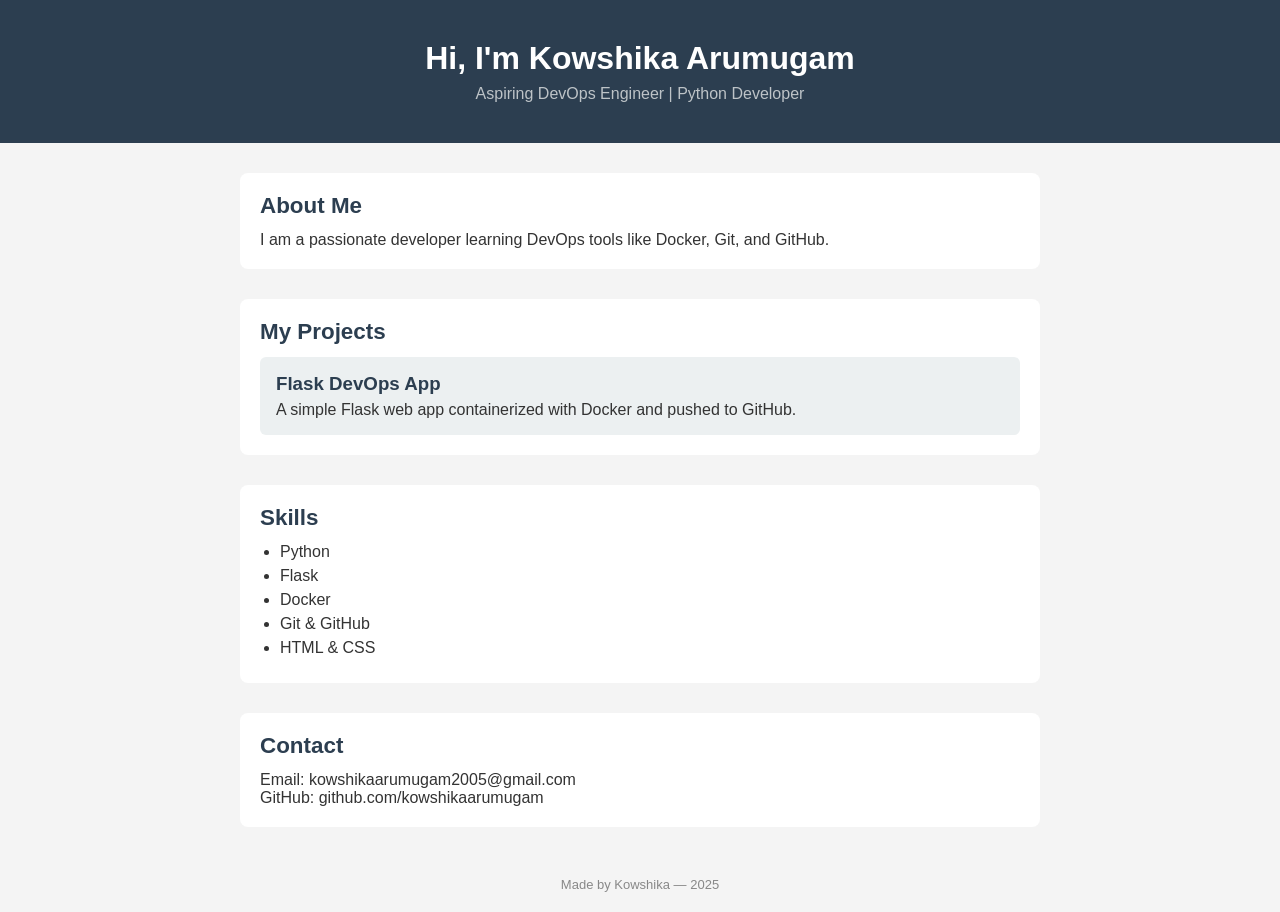
==== index.html @ b3613b5b "My portfolio website - first commit" ====
<!DOCTYPE html>
<html lang="en">
<head>
  <meta charset="UTF-8">
  <meta name="viewport" content="width=device-width, initial-scale=1.0">
  <title>My Portfolio</title>
  <link rel="stylesheet" href="style.css">
</head>
<body>

  <header>
    <h1>Hi, I'm Kowshika Arumugam</h1>
    <p>Aspiring DevOps Engineer | Python Developer</p>
  </header>

  <section id="about">
    <h2>About Me</h2>
    <p>I am a passionate developer learning DevOps tools like Docker, Git, and GitHub.</p>
  </section>

  <section id="projects">
    <h2>My Projects</h2>
    <div class="project-card">
      <h3>Flask DevOps App</h3>
      <p>A simple Flask web app containerized with Docker and pushed to GitHub.</p>
    </div>
  </section>

  <section id="skills">
    <h2>Skills</h2>
    <ul>
      <li>Python</li>
      <li>Flask</li>
      <li>Docker</li>
      <li>Git & GitHub</li>
      <li>HTML & CSS</li>
    </ul>
  </section>

  <section id="contact">
    <h2>Contact</h2>
    <p>Email: kowshikaarumugam2005@gmail.com</p>
    <p>GitHub: github.com/kowshikaarumugam</p>
  </section>

  <footer>
    <p>Made by Kowshika — 2025</p>
  </footer>

</body>
</html>
---- style.css ----
* { margin: 0; padding: 0; box-sizing: border-box; }
body { font-family: Arial, sans-serif; background: #f4f4f4; color: #333; }

header { background: #2c3e50; color: white; padding: 40px 20px; text-align: center; }
header h1 { font-size: 2rem; margin-bottom: 8px; }
header p { font-size: 1rem; color: #bdc3c7; }

section { max-width: 800px; margin: 30px auto; padding: 20px; background: white; border-radius: 8px; }
section h2 { font-size: 1.4rem; margin-bottom: 12px; color: #2c3e50; }

.project-card { background: #ecf0f1; padding: 16px; border-radius: 6px; margin-top: 10px; }
.project-card h3 { margin-bottom: 6px; color: #2c3e50; }

ul { padding-left: 20px; }
ul li { margin-bottom: 6px; }

footer { text-align: center; padding: 20px; font-size: 13px; color: #888; }
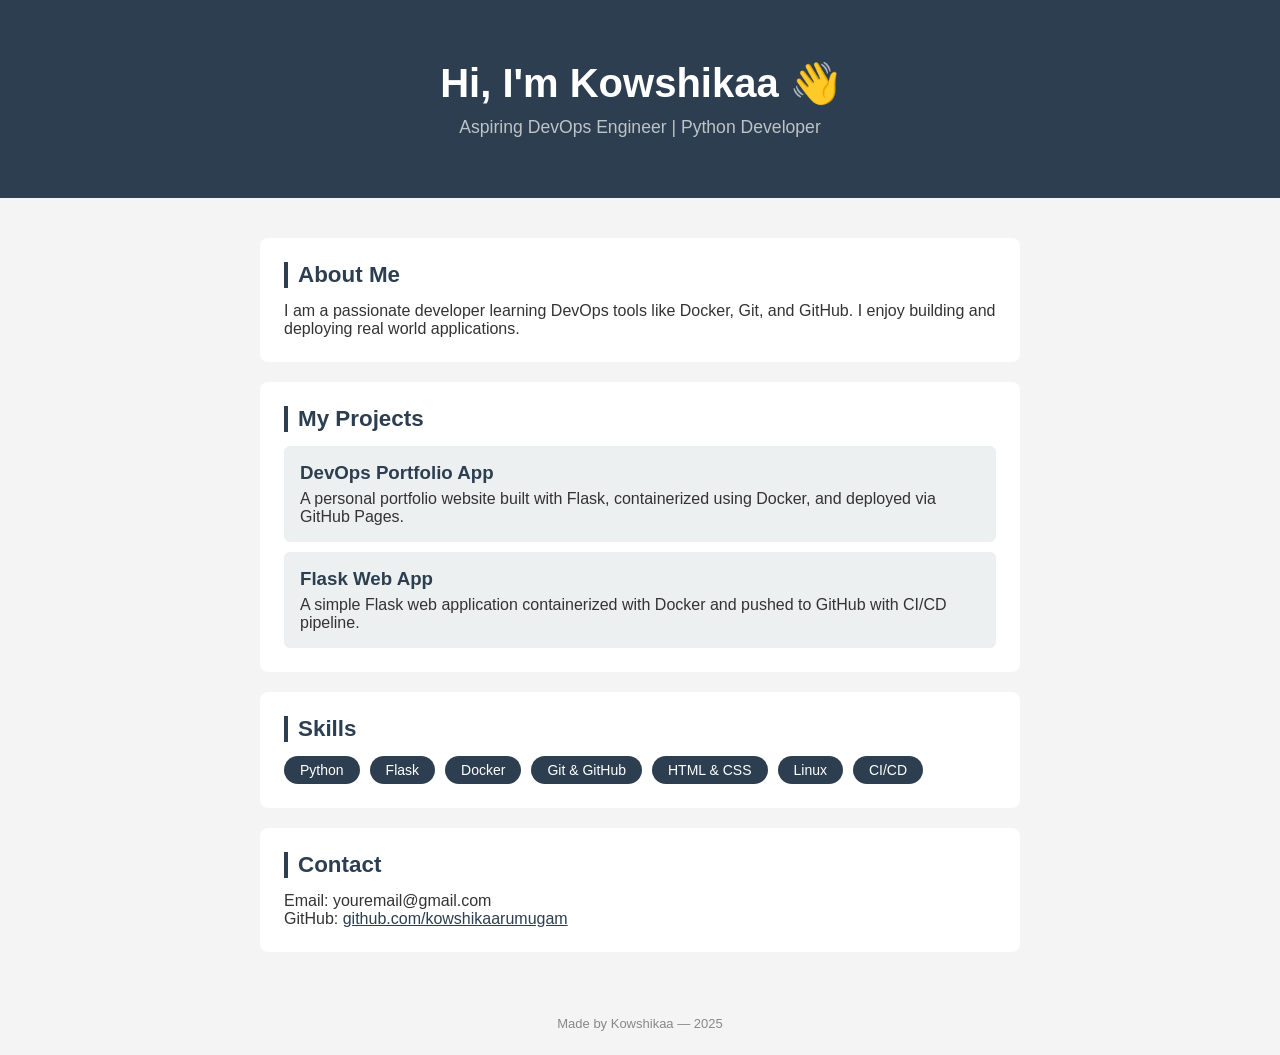
==== commit 56d92757: "Added index.html to root folder" ====
--- a/index.html
+++ b/index.html
@@ -3,48 +3,73 @@
 <head>
   <meta charset="UTF-8">
   <meta name="viewport" content="width=device-width, initial-scale=1.0">
-  <title>My Portfolio</title>
-  <link rel="stylesheet" href="style.css">
+  <title>Kowshikaa's Portfolio</title>
+  <style>
+    * { margin: 0; padding: 0; box-sizing: border-box; }
+    body { font-family: Arial, sans-serif; background: #f4f4f4; color: #333; }
+    header { background: #2c3e50; color: white; padding: 60px 20px; text-align: center; }
+    header h1 { font-size: 2.5rem; margin-bottom: 10px; }
+    header p { font-size: 1.1rem; color: #bdc3c7; }
+    .container { max-width: 800px; margin: 0 auto; padding: 20px; }
+    section { background: white; border-radius: 8px; padding: 24px; margin: 20px 0; }
+    section h2 { font-size: 1.4rem; color: #2c3e50; margin-bottom: 14px; border-left: 4px solid #2c3e50; padding-left: 10px; }
+    .project-card { background: #ecf0f1; padding: 16px; border-radius: 6px; margin-top: 10px; }
+    .project-card h3 { margin-bottom: 6px; color: #2c3e50; }
+    .skills-list { display: flex; flex-wrap: wrap; gap: 10px; list-style: none; }
+    .skills-list li { background: #2c3e50; color: white; padding: 6px 16px; border-radius: 99px; font-size: 14px; }
+    footer { text-align: center; padding: 24px; font-size: 13px; color: #888; }
+    a { color: #2c3e50; }
+  </style>
 </head>
 <body>
 
   <header>
-    <h1>Hi, I'm Kowshika Arumugam</h1>
+    <h1>Hi, I'm Kowshikaa 👋</h1>
     <p>Aspiring DevOps Engineer | Python Developer</p>
   </header>
 
-  <section id="about">
-    <h2>About Me</h2>
-    <p>I am a passionate developer learning DevOps tools like Docker, Git, and GitHub.</p>
-  </section>
+  <div class="container">
 
-  <section id="projects">
-    <h2>My Projects</h2>
-    <div class="project-card">
-      <h3>Flask DevOps App</h3>
-      <p>A simple Flask web app containerized with Docker and pushed to GitHub.</p>
-    </div>
-  </section>
+    <section>
+      <h2>About Me</h2>
+      <p>I am a passionate developer learning DevOps tools like Docker, Git, and GitHub. I enjoy building and deploying real world applications.</p>
+    </section>
 
-  <section id="skills">
-    <h2>Skills</h2>
-    <ul>
-      <li>Python</li>
-      <li>Flask</li>
-      <li>Docker</li>
-      <li>Git & GitHub</li>
-      <li>HTML & CSS</li>
-    </ul>
-  </section>
+    <section>
+      <h2>My Projects</h2>
+      <div class="project-card">
+        <h3>DevOps Portfolio App</h3>
+        <p>A personal portfolio website built with Flask, containerized using Docker, and deployed via GitHub Pages.</p>
+      </div>
+      <div class="project-card" style="margin-top:10px">
+        <h3>Flask Web App</h3>
+        <p>A simple Flask web application containerized with Docker and pushed to GitHub with CI/CD pipeline.</p>
+      </div>
+    </section>
 
-  <section id="contact">
-    <h2>Contact</h2>
-    <p>Email: kowshikaarumugam2005@gmail.com</p>
-    <p>GitHub: github.com/kowshikaarumugam</p>
-  </section>
+    <section>
+      <h2>Skills</h2>
+      <ul class="skills-list">
+        <li>Python</li>
+        <li>Flask</li>
+        <li>Docker</li>
+        <li>Git & GitHub</li>
+        <li>HTML & CSS</li>
+        <li>Linux</li>
+        <li>CI/CD</li>
+      </ul>
+    </section>
+
+    <section>
+      <h2>Contact</h2>
+      <p>Email: youremail@gmail.com</p>
+      <p>GitHub: <a href="https://github.com/kowshikaarumugam">github.com/kowshikaarumugam</a></p>
+    </section>
+
+  </div>
 
   <footer>
-    <p>Made by Kowshika — 2025</p>
+    <p>Made by Kowshikaa — 2025</p>
   </footer>
 
 </body>
